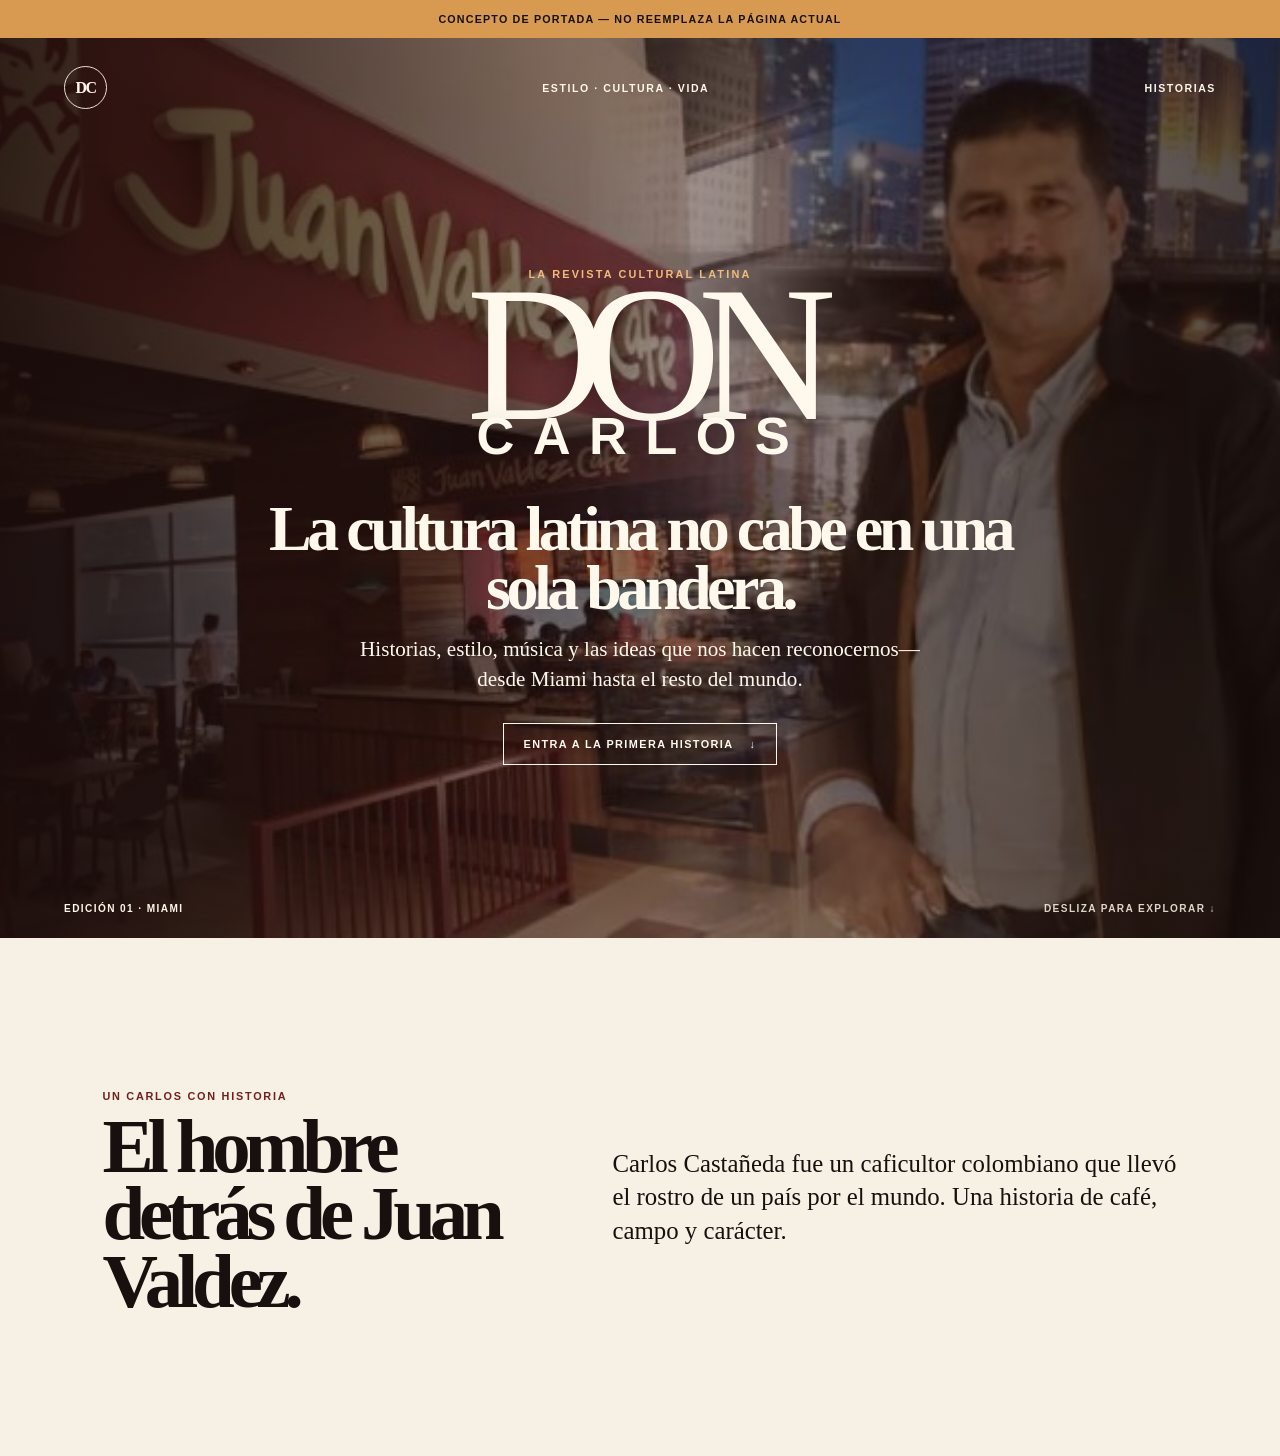
==== concepto/index.html @ 5311ea94 "Add high-impact Don Carlos home page concept" ====
<!doctype html>
<html lang="es">
<head>
  <meta charset="utf-8">
  <meta name="viewport" content="width=device-width,initial-scale=1">
  <meta name="robots" content="noindex">
  <title>Don Carlos — Concepto de portada</title>
  <style>
    :root{--ink:#17100e;--wine:#6f211e;--cream:#f7f0e5;--gold:#d79a50}
    *{box-sizing:border-box} html{scroll-behavior:smooth}
    body{margin:0;background:var(--cream);color:var(--ink);font-family:Georgia,"Times New Roman",serif}
    .cover{min-height:100svh;position:relative;isolation:isolate;display:grid;grid-template-rows:auto 1fr auto;overflow:hidden;background:#26130f}
    .cover:before{content:"";position:absolute;inset:0;z-index:-2;background:url("../assets/images/carlos-castaneda-juan-valdez.jpg") center/cover}
    .cover:after{content:"";position:absolute;inset:0;z-index:-1;background:linear-gradient(90deg,rgba(27,12,10,.91),rgba(49,20,14,.48) 54%,rgba(23,12,10,.75))}
    .cover-header{display:flex;justify-content:space-between;align-items:center;padding:28px clamp(22px,5vw,72px);color:#fff6e9;font:700 .66rem Arial,sans-serif;letter-spacing:.15em;text-transform:uppercase}
    .cover-header a{color:inherit;text-decoration:none}.dc{width:43px;height:43px;border:1px solid rgba(255,246,233,.9);border-radius:50%;display:grid;place-items:center;font-family:Georgia,serif;font-size:1rem;letter-spacing:-.1em}
    .cover-main{display:grid;place-items:center;padding:45px 22px 28px;text-align:center;color:#fff8ed}
    .cover-copy{max-width:950px;animation:rise .8s ease both}
    .edition{margin:0 0 15px;color:#f0bd7b;font:700 .68rem Arial,sans-serif;letter-spacing:.2em;text-transform:uppercase}
    .brand{margin:0;font-size:clamp(5rem,15vw,13rem);line-height:.62;letter-spacing:-.12em;text-shadow:0 8px 30px rgba(0,0,0,.25)}
    .brand span{display:block;margin:-.08em 0 0 .09em;font:700 clamp(1.45rem,4.1vw,3.8rem)/1 Arial,sans-serif;letter-spacing:.35em}
    .cover-copy h1{font-size:clamp(2.25rem,5vw,5rem);line-height:.92;letter-spacing:-.07em;margin:37px auto 17px;max-width:800px}
    .cover-copy p:last-of-type{font-size:clamp(1.05rem,1.7vw,1.32rem);max-width:580px;margin:0 auto 28px;line-height:1.42}
    .cta{display:inline-flex;align-items:center;gap:16px;border:1px solid #fff8ed;padding:14px 20px;color:#fff8ed;text-decoration:none;font:700 .68rem Arial,sans-serif;letter-spacing:.13em;text-transform:uppercase;transition:.2s}
    .cta:hover{background:#fff8ed;color:var(--wine)}.cover-footer{display:flex;justify-content:space-between;align-items:end;padding:24px clamp(22px,5vw,72px);color:#fff7e9;font:700 .63rem Arial,sans-serif;letter-spacing:.14em;text-transform:uppercase}.scroll{opacity:.85}
    .preview-note{background:var(--gold);padding:13px 22px;text-align:center;font:700 .67rem Arial,sans-serif;letter-spacing:.11em;text-transform:uppercase}
    .tease{padding:clamp(70px,11vw,150px) clamp(22px,8vw,130px);display:grid;grid-template-columns:1fr 1.25fr;gap:58px;align-items:center}
    .tease p:first-child{font:700 .68rem Arial,sans-serif;letter-spacing:.16em;text-transform:uppercase;color:var(--wine)}.tease h2{font-size:clamp(3rem,6vw,6.6rem);line-height:.88;letter-spacing:-.08em;margin:10px 0 0}.tease p:last-child{font-size:clamp(1.15rem,2vw,1.55rem);line-height:1.35;margin:0}
    @keyframes rise{from{opacity:0;transform:translateY(18px)}to{opacity:1;transform:translateY(0)}}
    @media(max-width:700px){.cover-header{padding:21px 20px}.cover-main{padding-top:28px}.brand{font-size:6.1rem}.brand span{font-size:1.2rem}.cover-copy h1{margin-top:31px}.cover-footer{padding:21px 20px;font-size:.55rem}.tease{grid-template-columns:1fr;gap:26px;padding:78px 22px}}
  </style>
</head>
<body>
  <div class="preview-note">Concepto de portada — no reemplaza la página actual</div>
  <main class="cover">
    <header class="cover-header">
      <a class="dc" href="../" aria-label="Volver a Don Carlos">DC</a>
      <span>Estilo · Cultura · Vida</span>
      <a href="../historia/carlos-castaneda/">Historias</a>
    </header>
    <section class="cover-main">
      <div class="cover-copy">
        <p class="edition">La revista cultural latina</p>
        <p class="brand">DON <span>CARLOS</span></p>
        <h1>La cultura latina no cabe en una sola bandera.</h1>
        <p>Historias, estilo, música y las ideas que nos hacen reconocernos—desde Miami hasta el resto del mundo.</p>
        <a class="cta" href="../historia/carlos-castaneda/">Entra a la primera historia <b>↓</b></a>
      </div>
    </section>
    <footer class="cover-footer"><span>Edición 01 · Miami</span><span class="scroll">Desliza para explorar ↓</span></footer>
  </main>
  <section class="tease">
    <div><p>Un Carlos con Historia</p><h2>El hombre detrás de Juan Valdez.</h2></div>
    <p>Carlos Castañeda fue un caficultor colombiano que llevó el rostro de un país por el mundo. Una historia de café, campo y carácter.</p>
  </section>
</body>
</html>
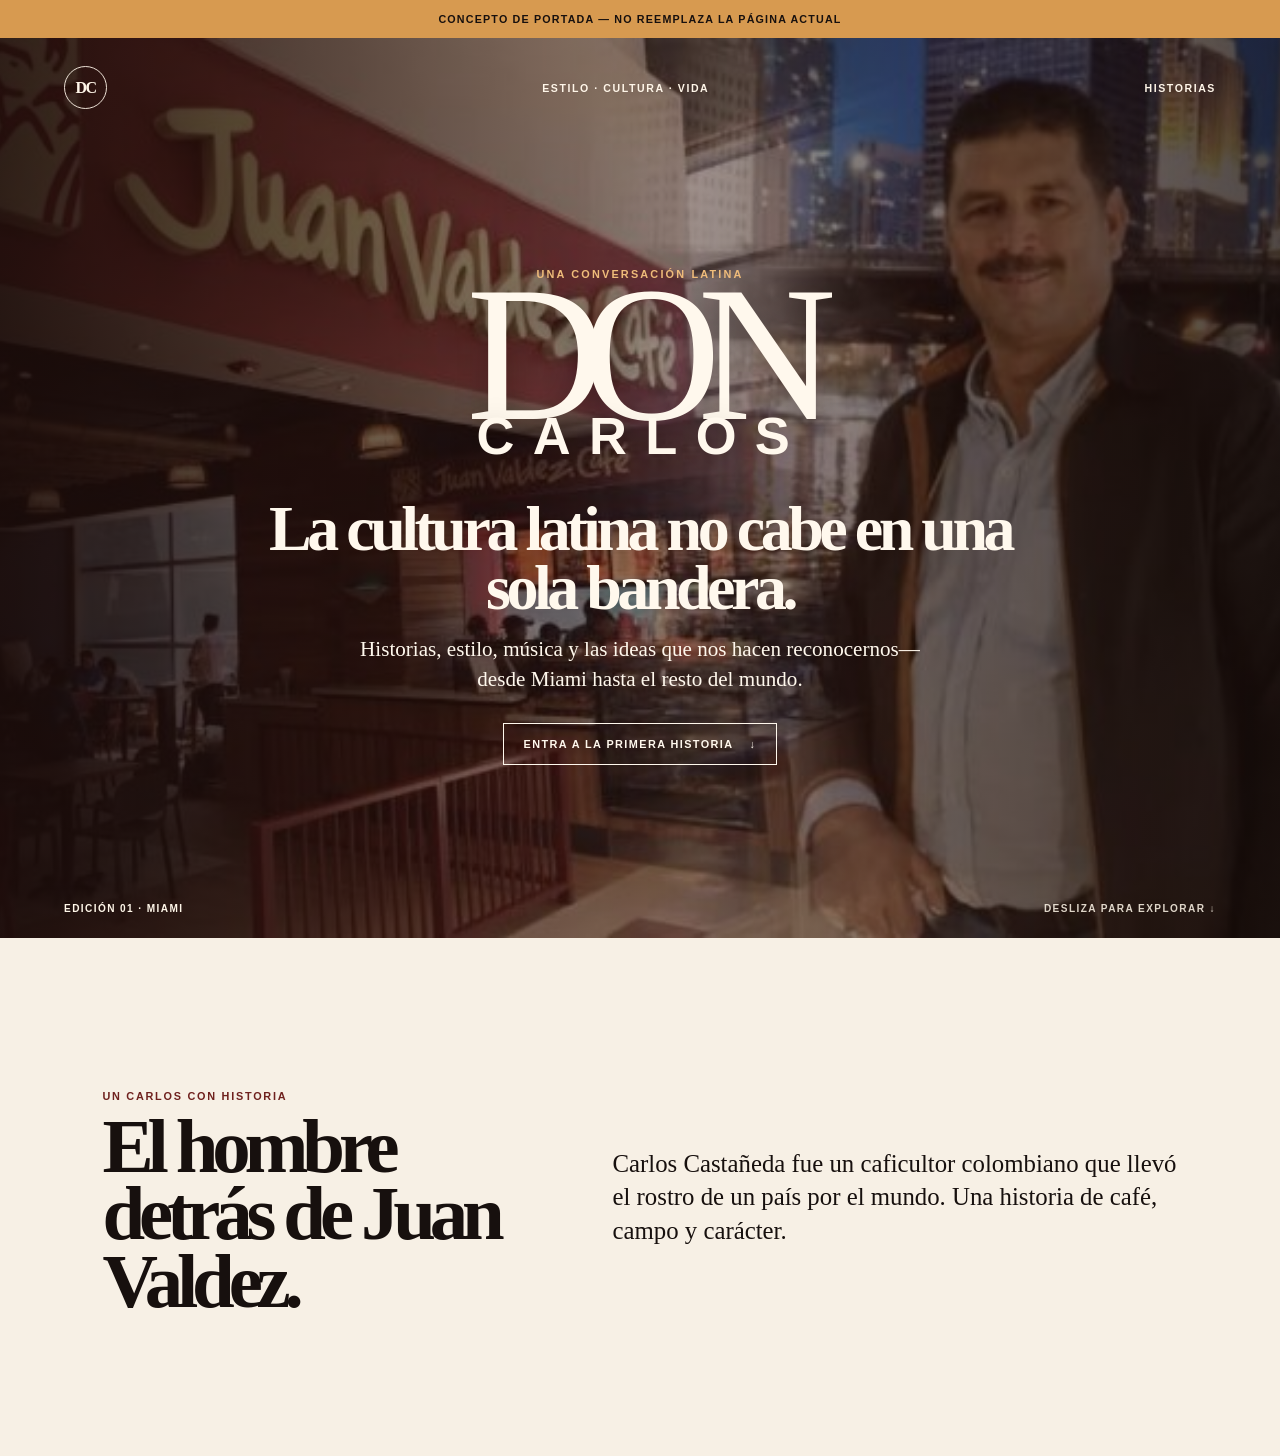
==== commit 08da6b7b: "Use Una conversación latina on cover concept" ====
--- a/concepto/index.html
+++ b/concepto/index.html
@@ -40,7 +40,7 @@
     </header>
     <section class="cover-main">
       <div class="cover-copy">
-        <p class="edition">La revista cultural latina</p>
+        <p class="edition">Una conversación latina</p>
         <p class="brand">DON <span>CARLOS</span></p>
         <h1>La cultura latina no cabe en una sola bandera.</h1>
         <p>Historias, estilo, música y las ideas que nos hacen reconocernos—desde Miami hasta el resto del mundo.</p>
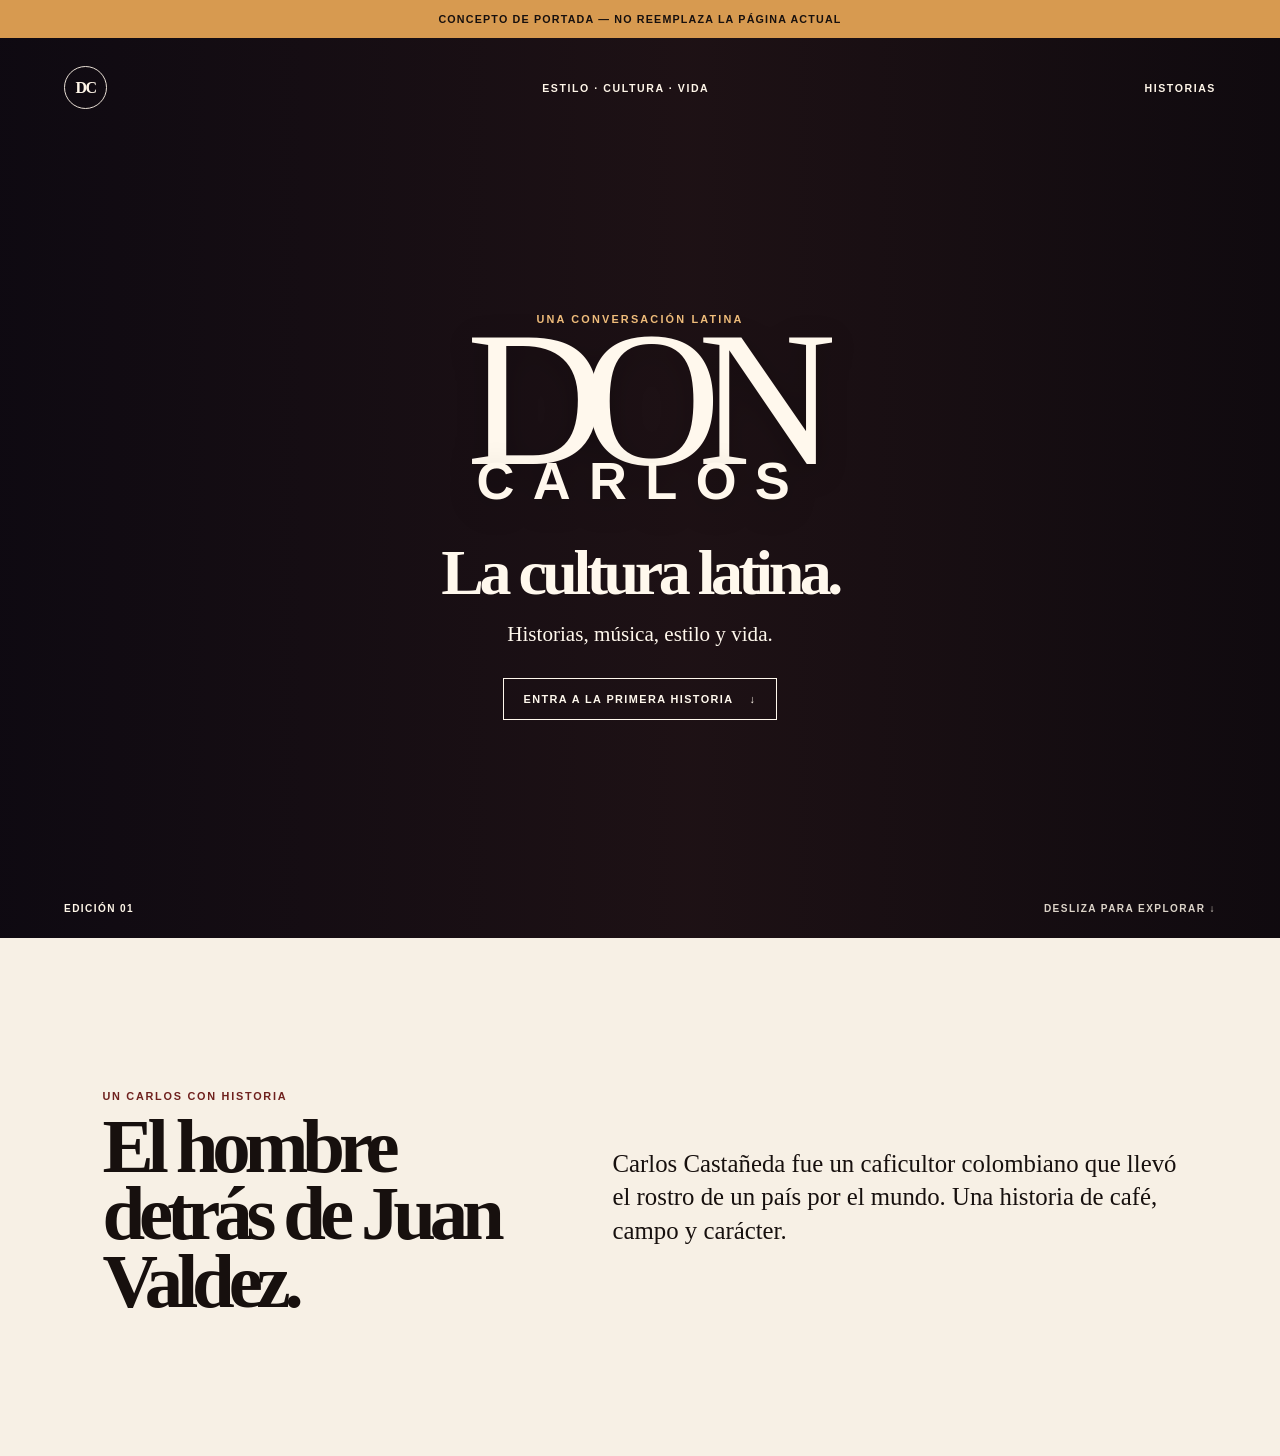
==== commit 63ed0318: "Use nighttime Colombian hero on cover concept" ====
--- a/concepto/index.html
+++ b/concepto/index.html
@@ -10,8 +10,8 @@
     *{box-sizing:border-box} html{scroll-behavior:smooth}
     body{margin:0;background:var(--cream);color:var(--ink);font-family:Georgia,"Times New Roman",serif}
     .cover{min-height:100svh;position:relative;isolation:isolate;display:grid;grid-template-rows:auto 1fr auto;overflow:hidden;background:#26130f}
-    .cover:before{content:"";position:absolute;inset:0;z-index:-2;background:url("../assets/images/carlos-castaneda-juan-valdez.jpg") center/cover}
-    .cover:after{content:"";position:absolute;inset:0;z-index:-1;background:linear-gradient(90deg,rgba(27,12,10,.91),rgba(49,20,14,.48) 54%,rgba(23,12,10,.75))}
+    .cover:before{content:"";position:absolute;inset:0;z-index:-2;background:url("../assets/images/guatape-night-hero.png") center/cover}
+    .cover:after{content:"";position:absolute;inset:0;z-index:-1;background:linear-gradient(90deg,rgba(10,8,18,.84),rgba(20,15,27,.48) 54%,rgba(8,7,15,.74))}
     .cover-header{display:flex;justify-content:space-between;align-items:center;padding:28px clamp(22px,5vw,72px);color:#fff6e9;font:700 .66rem Arial,sans-serif;letter-spacing:.15em;text-transform:uppercase}
     .cover-header a{color:inherit;text-decoration:none}.dc{width:43px;height:43px;border:1px solid rgba(255,246,233,.9);border-radius:50%;display:grid;place-items:center;font-family:Georgia,serif;font-size:1rem;letter-spacing:-.1em}
     .cover-main{display:grid;place-items:center;padding:45px 22px 28px;text-align:center;color:#fff8ed}
@@ -42,12 +42,12 @@
       <div class="cover-copy">
         <p class="edition">Una conversación latina</p>
         <p class="brand">DON <span>CARLOS</span></p>
-        <h1>La cultura latina no cabe en una sola bandera.</h1>
-        <p>Historias, estilo, música y las ideas que nos hacen reconocernos—desde Miami hasta el resto del mundo.</p>
+        <h1>La cultura latina.</h1>
+        <p>Historias, música, estilo y vida.</p>
         <a class="cta" href="../historia/carlos-castaneda/">Entra a la primera historia <b>↓</b></a>
       </div>
     </section>
-    <footer class="cover-footer"><span>Edición 01 · Miami</span><span class="scroll">Desliza para explorar ↓</span></footer>
+    <footer class="cover-footer"><span>Edición 01</span><span class="scroll">Desliza para explorar ↓</span></footer>
   </main>
   <section class="tease">
     <div><p>Un Carlos con Historia</p><h2>El hombre detrás de Juan Valdez.</h2></div>
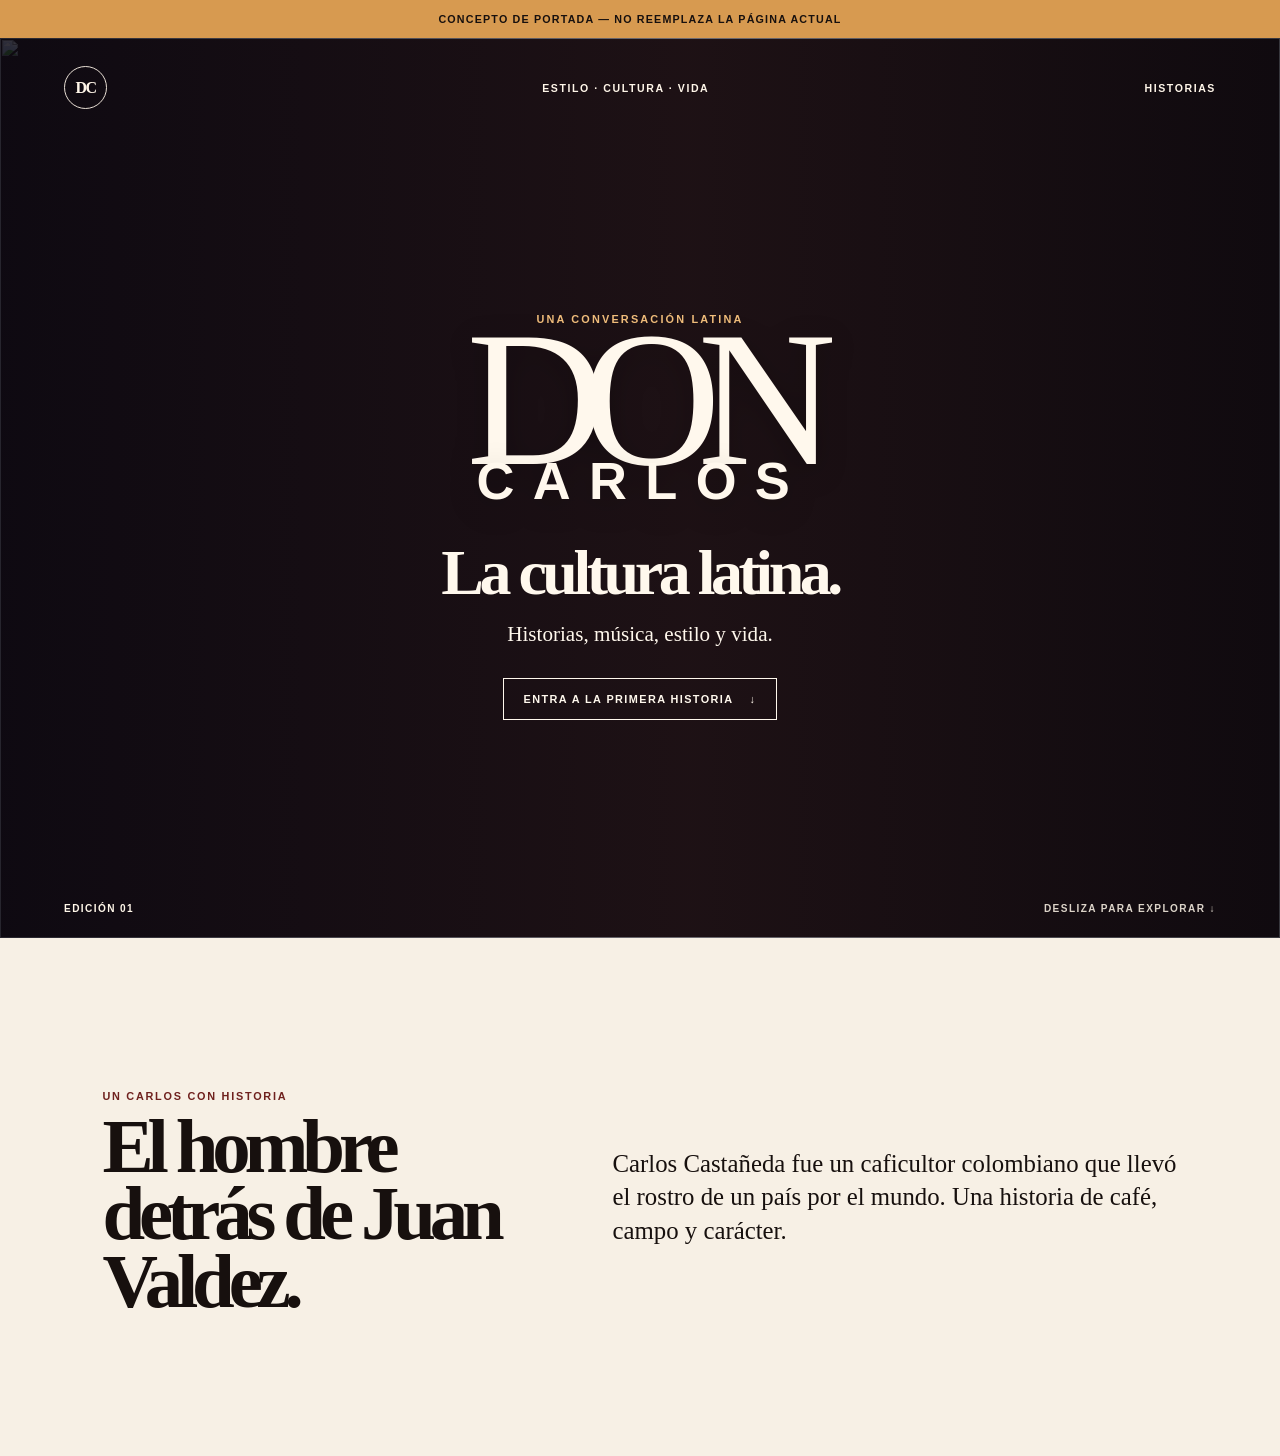
==== commit c0c8210b: "Render nighttime hero as direct image" ====
--- a/concepto/index.html
+++ b/concepto/index.html
@@ -9,12 +9,12 @@
     :root{--ink:#17100e;--wine:#6f211e;--cream:#f7f0e5;--gold:#d79a50}
     *{box-sizing:border-box} html{scroll-behavior:smooth}
     body{margin:0;background:var(--cream);color:var(--ink);font-family:Georgia,"Times New Roman",serif}
-    .cover{min-height:100svh;position:relative;isolation:isolate;display:grid;grid-template-rows:auto 1fr auto;overflow:hidden;background:#26130f}
-    .cover:before{content:"";position:absolute;inset:0;z-index:-2;background:url("../assets/images/guatape-night-hero.png") center/cover}
-    .cover:after{content:"";position:absolute;inset:0;z-index:-1;background:linear-gradient(90deg,rgba(10,8,18,.84),rgba(20,15,27,.48) 54%,rgba(8,7,15,.74))}
-    .cover-header{display:flex;justify-content:space-between;align-items:center;padding:28px clamp(22px,5vw,72px);color:#fff6e9;font:700 .66rem Arial,sans-serif;letter-spacing:.15em;text-transform:uppercase}
+    .cover{min-height:100svh;position:relative;isolation:isolate;display:grid;grid-template-rows:auto 1fr auto;overflow:hidden;background:#26130f}.cover-image{position:absolute;inset:0;width:100%;height:100%;object-fit:cover;z-index:0}
+    .cover:before{display:none}
+    .cover:after{content:"";position:absolute;inset:0;z-index:1;background:linear-gradient(90deg,rgba(10,8,18,.84),rgba(20,15,27,.48) 54%,rgba(8,7,15,.74))}
+    .cover-header{position:relative;z-index:2;display:flex;justify-content:space-between;align-items:center;padding:28px clamp(22px,5vw,72px);color:#fff6e9;font:700 .66rem Arial,sans-serif;letter-spacing:.15em;text-transform:uppercase}
     .cover-header a{color:inherit;text-decoration:none}.dc{width:43px;height:43px;border:1px solid rgba(255,246,233,.9);border-radius:50%;display:grid;place-items:center;font-family:Georgia,serif;font-size:1rem;letter-spacing:-.1em}
-    .cover-main{display:grid;place-items:center;padding:45px 22px 28px;text-align:center;color:#fff8ed}
+    .cover-main{position:relative;z-index:2;display:grid;place-items:center;padding:45px 22px 28px;text-align:center;color:#fff8ed}
     .cover-copy{max-width:950px;animation:rise .8s ease both}
     .edition{margin:0 0 15px;color:#f0bd7b;font:700 .68rem Arial,sans-serif;letter-spacing:.2em;text-transform:uppercase}
     .brand{margin:0;font-size:clamp(5rem,15vw,13rem);line-height:.62;letter-spacing:-.12em;text-shadow:0 8px 30px rgba(0,0,0,.25)}
@@ -22,7 +22,7 @@
     .cover-copy h1{font-size:clamp(2.25rem,5vw,5rem);line-height:.92;letter-spacing:-.07em;margin:37px auto 17px;max-width:800px}
     .cover-copy p:last-of-type{font-size:clamp(1.05rem,1.7vw,1.32rem);max-width:580px;margin:0 auto 28px;line-height:1.42}
     .cta{display:inline-flex;align-items:center;gap:16px;border:1px solid #fff8ed;padding:14px 20px;color:#fff8ed;text-decoration:none;font:700 .68rem Arial,sans-serif;letter-spacing:.13em;text-transform:uppercase;transition:.2s}
-    .cta:hover{background:#fff8ed;color:var(--wine)}.cover-footer{display:flex;justify-content:space-between;align-items:end;padding:24px clamp(22px,5vw,72px);color:#fff7e9;font:700 .63rem Arial,sans-serif;letter-spacing:.14em;text-transform:uppercase}.scroll{opacity:.85}
+    .cta:hover{background:#fff8ed;color:var(--wine)}.cover-footer{position:relative;z-index:2;display:flex;justify-content:space-between;align-items:end;padding:24px clamp(22px,5vw,72px);color:#fff7e9;font:700 .63rem Arial,sans-serif;letter-spacing:.14em;text-transform:uppercase}.scroll{opacity:.85}
     .preview-note{background:var(--gold);padding:13px 22px;text-align:center;font:700 .67rem Arial,sans-serif;letter-spacing:.11em;text-transform:uppercase}
     .tease{padding:clamp(70px,11vw,150px) clamp(22px,8vw,130px);display:grid;grid-template-columns:1fr 1.25fr;gap:58px;align-items:center}
     .tease p:first-child{font:700 .68rem Arial,sans-serif;letter-spacing:.16em;text-transform:uppercase;color:var(--wine)}.tease h2{font-size:clamp(3rem,6vw,6.6rem);line-height:.88;letter-spacing:-.08em;margin:10px 0 0}.tease p:last-child{font-size:clamp(1.15rem,2vw,1.55rem);line-height:1.35;margin:0}
@@ -33,6 +33,7 @@
 <body>
   <div class="preview-note">Concepto de portada — no reemplaza la página actual</div>
   <main class="cover">
+    <img class="cover-image" src="../assets/images/guatape-night-hero.png?v=2" alt="">
     <header class="cover-header">
       <a class="dc" href="../" aria-label="Volver a Don Carlos">DC</a>
       <span>Estilo · Cultura · Vida</span>
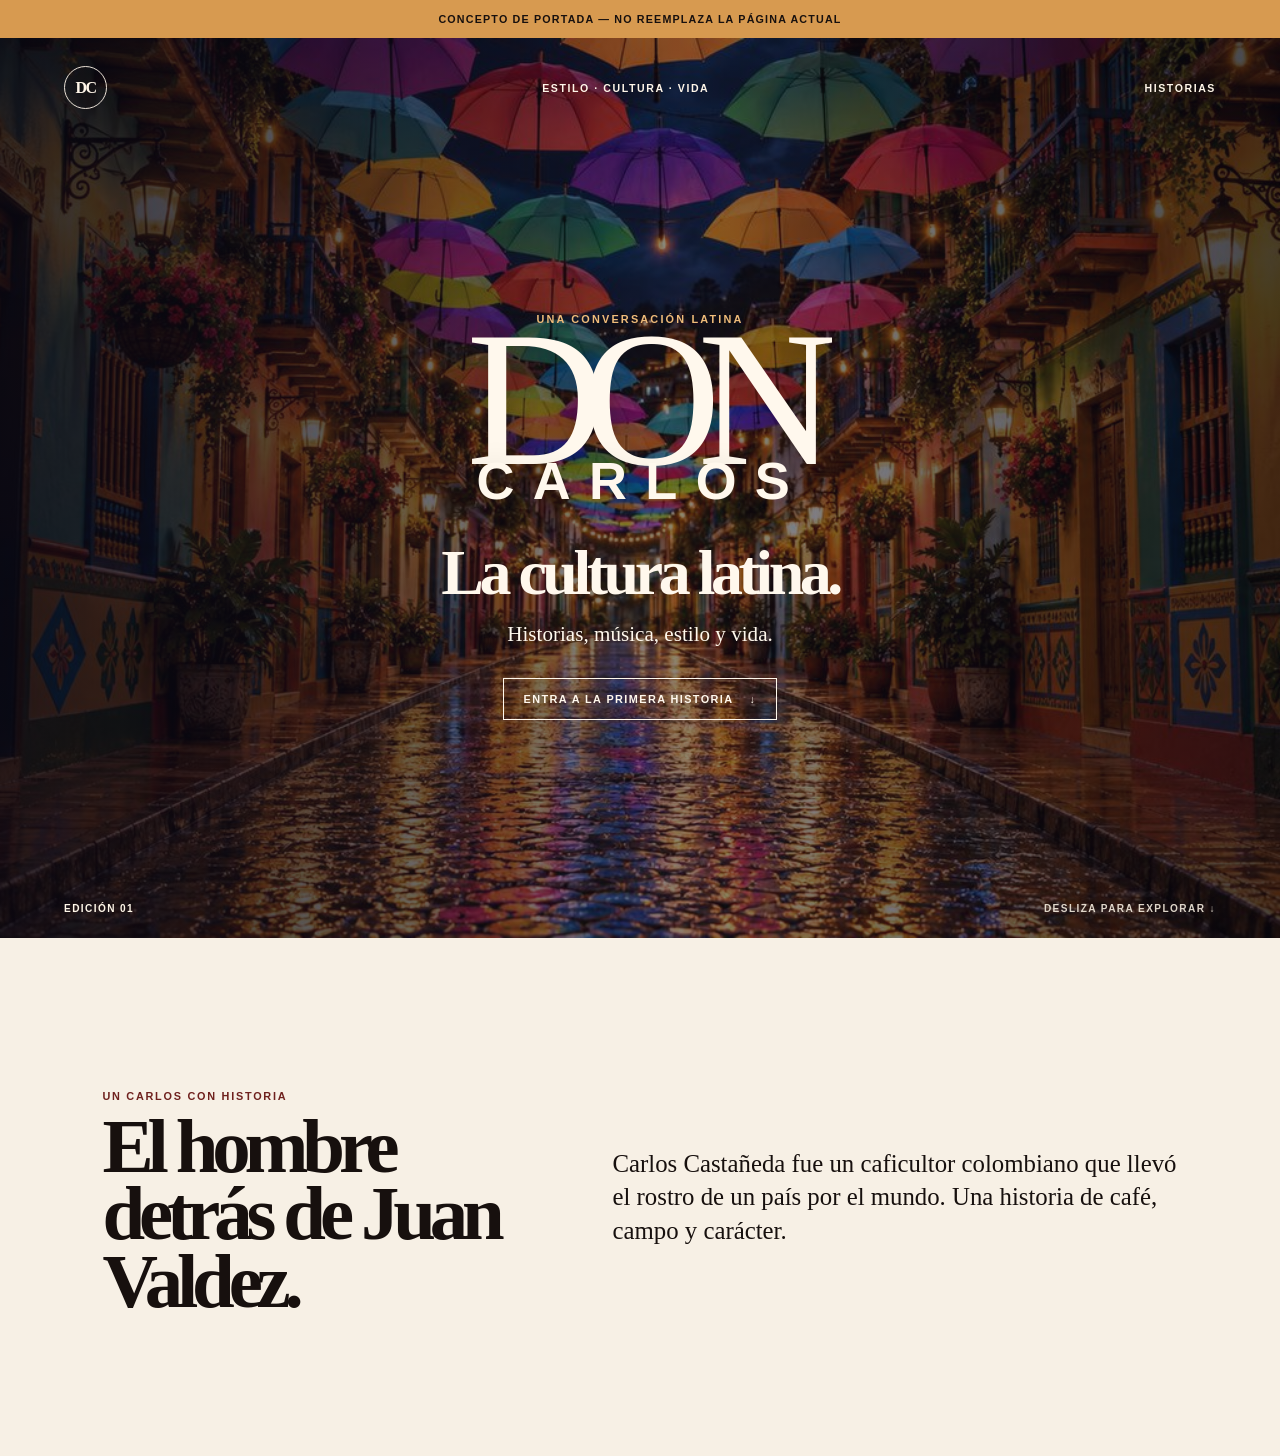
==== commit cf952434: "Use verified nighttime hero image" ====
--- a/concepto/index.html
+++ b/concepto/index.html
@@ -33,7 +33,7 @@
 <body>
   <div class="preview-note">Concepto de portada — no reemplaza la página actual</div>
   <main class="cover">
-    <img class="cover-image" src="../assets/images/guatape-night-hero.png?v=2" alt="">
+    <img class="cover-image" src="../assets/images/guatape-night-hero.jpg?v=3" alt="">
     <header class="cover-header">
       <a class="dc" href="../" aria-label="Volver a Don Carlos">DC</a>
       <span>Estilo · Cultura · Vida</span>
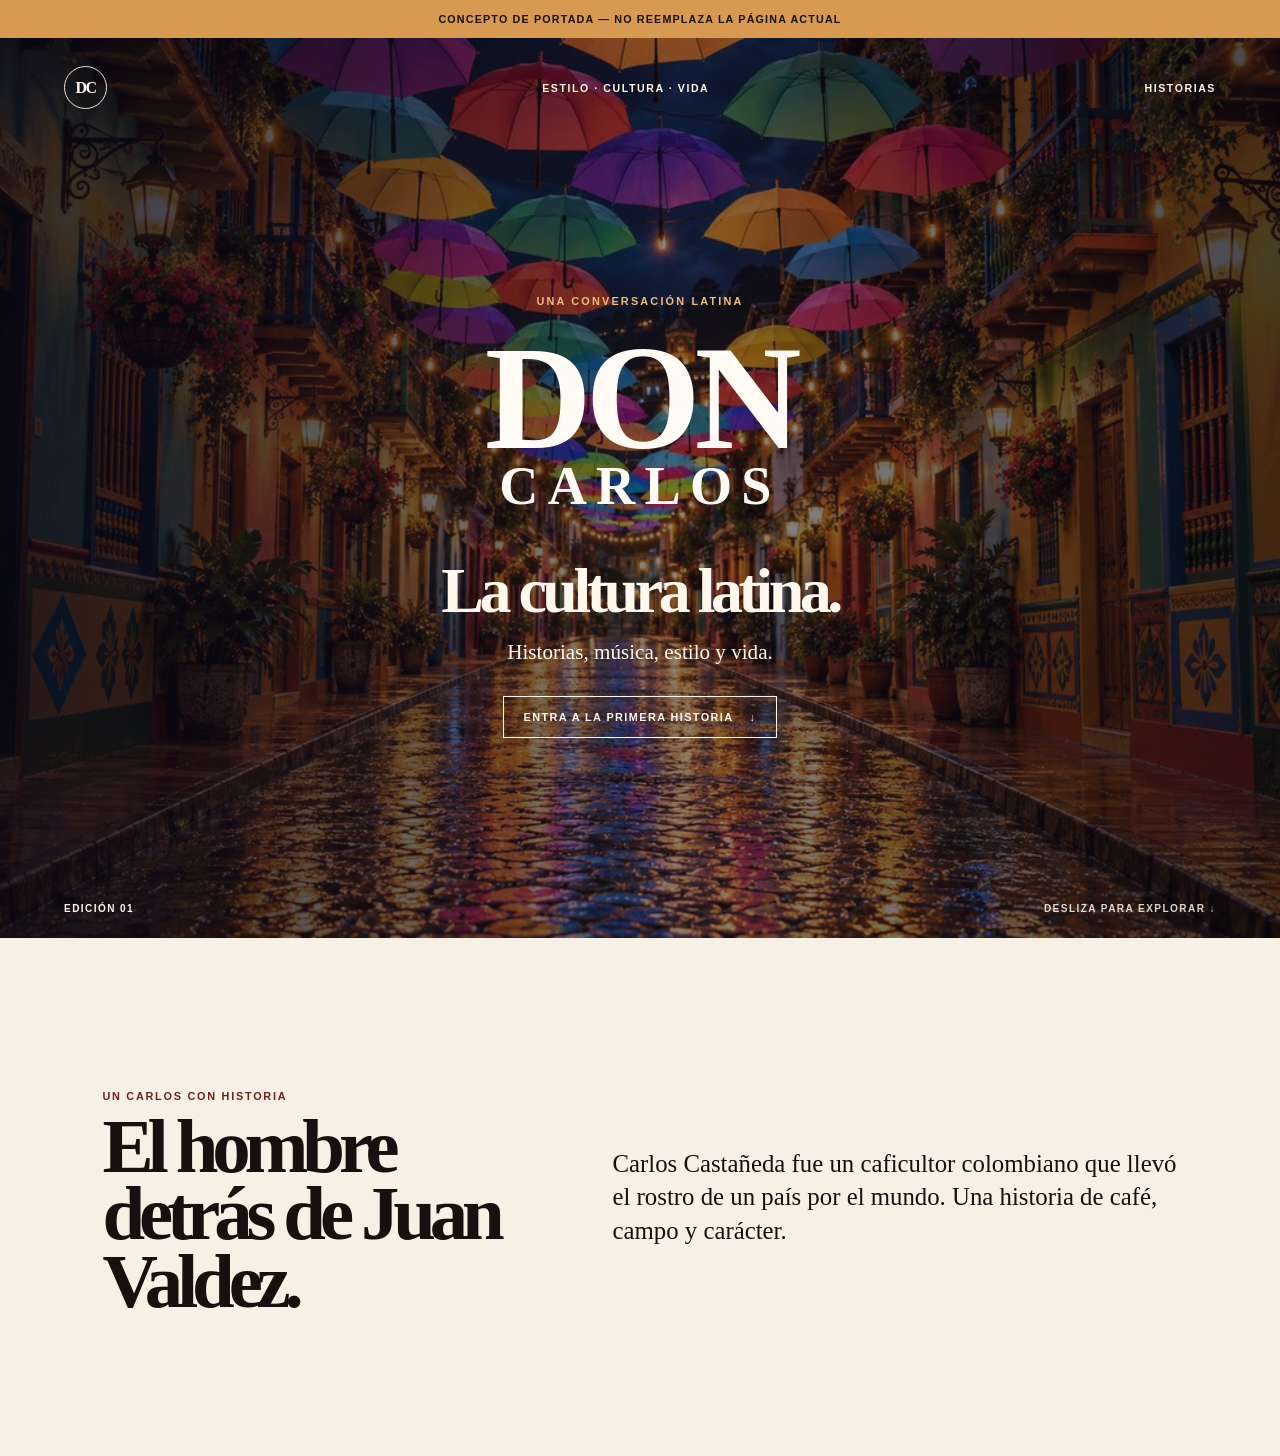
==== commit d85848e2: "Use transparent Don Carlos hero logo" ====
--- a/concepto/index.html
+++ b/concepto/index.html
@@ -27,7 +27,7 @@
     .tease{padding:clamp(70px,11vw,150px) clamp(22px,8vw,130px);display:grid;grid-template-columns:1fr 1.25fr;gap:58px;align-items:center}
     .tease p:first-child{font:700 .68rem Arial,sans-serif;letter-spacing:.16em;text-transform:uppercase;color:var(--wine)}.tease h2{font-size:clamp(3rem,6vw,6.6rem);line-height:.88;letter-spacing:-.08em;margin:10px 0 0}.tease p:last-child{font-size:clamp(1.15rem,2vw,1.55rem);line-height:1.35;margin:0}
     @keyframes rise{from{opacity:0;transform:translateY(18px)}to{opacity:1;transform:translateY(0)}}
-    @media(max-width:700px){.cover-header{padding:21px 20px}.cover-main{padding-top:28px}.brand{font-size:6.1rem}.brand span{font-size:1.2rem}.cover-copy h1{margin-top:31px}.cover-footer{padding:21px 20px;font-size:.55rem}.tease{grid-template-columns:1fr;gap:26px;padding:78px 22px}}
+    @media(max-width:700px){.cover-header{padding:21px 20px}.cover-main{padding-top:28px}.brand-logo{width:min(90vw,620px);margin-bottom:31px}.cover-copy h1{margin-top:31px}.cover-footer{padding:21px 20px;font-size:.55rem}.tease{grid-template-columns:1fr;gap:26px;padding:78px 22px}}
   </style>
 </head>
 <body>
@@ -42,7 +42,7 @@
     <section class="cover-main">
       <div class="cover-copy">
         <p class="edition">Una conversación latina</p>
-        <p class="brand">DON <span>CARLOS</span></p>
+        <img class="brand-logo" src="../assets/don-carlos-hero-mark.svg" alt="Don Carlos">
         <h1>La cultura latina.</h1>
         <p>Historias, música, estilo y vida.</p>
         <a class="cta" href="../historia/carlos-castaneda/">Entra a la primera historia <b>↓</b></a>
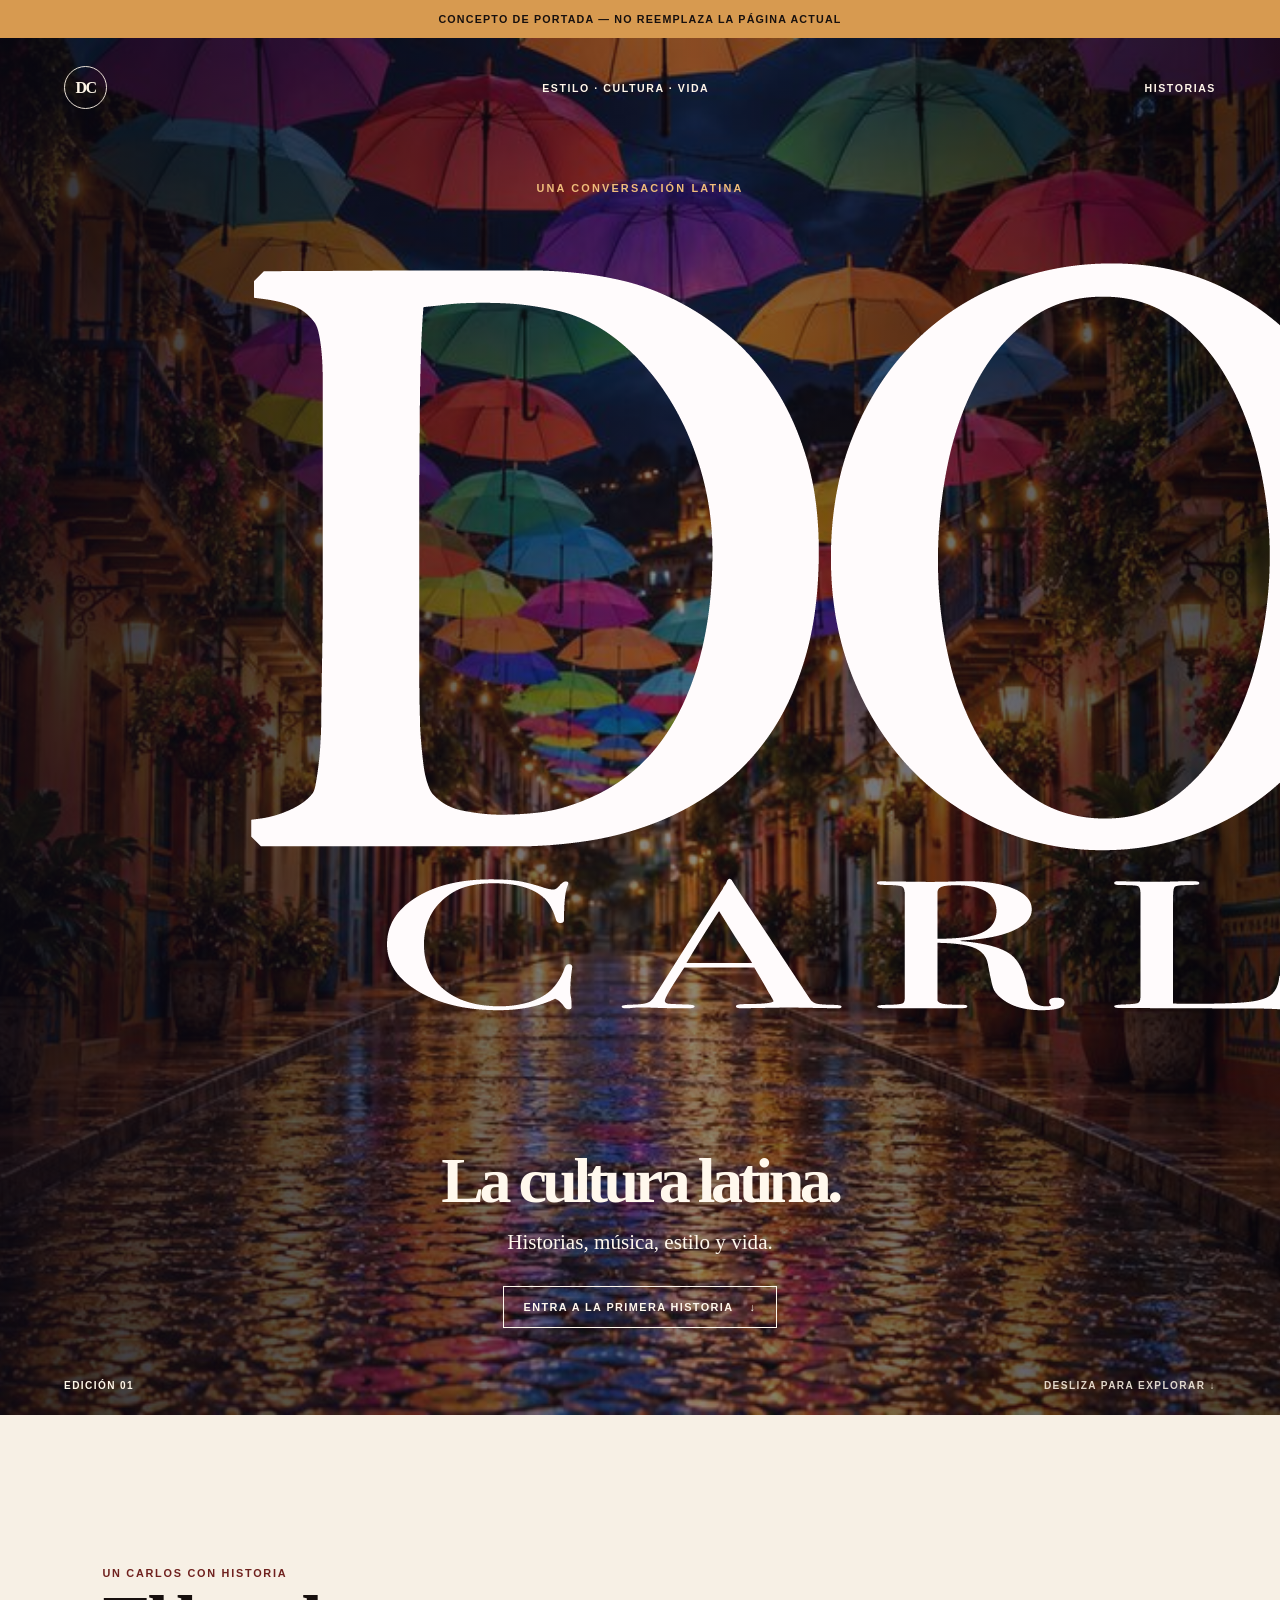
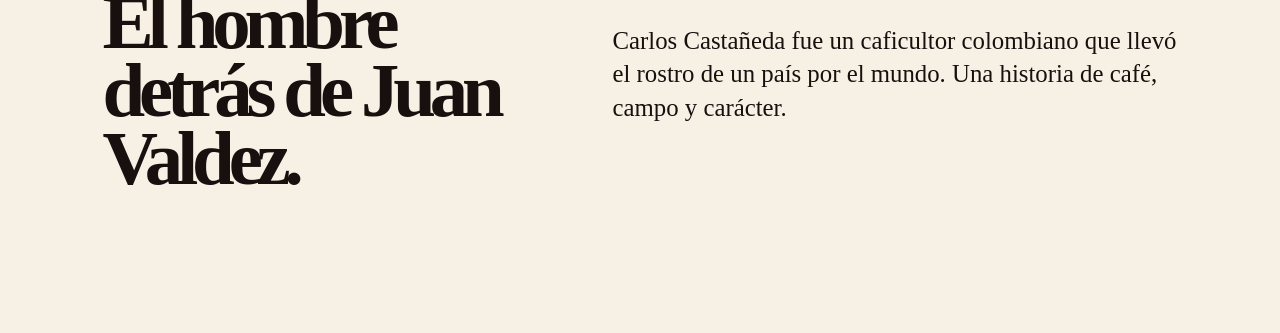
==== commit 33999bce: "Use supplied Don Carlos logo exactly" ====
--- a/concepto/index.html
+++ b/concepto/index.html
@@ -42,7 +42,7 @@
     <section class="cover-main">
       <div class="cover-copy">
         <p class="edition">Una conversación latina</p>
-        <img class="brand-logo" src="../assets/don-carlos-hero-mark.svg" alt="Don Carlos">
+        <img class="brand-logo" src="../assets/images/doncarlos-hero-logo.png?v=1" alt="Don Carlos">
         <h1>La cultura latina.</h1>
         <p>Historias, música, estilo y vida.</p>
         <a class="cta" href="../historia/carlos-castaneda/">Entra a la primera historia <b>↓</b></a>
